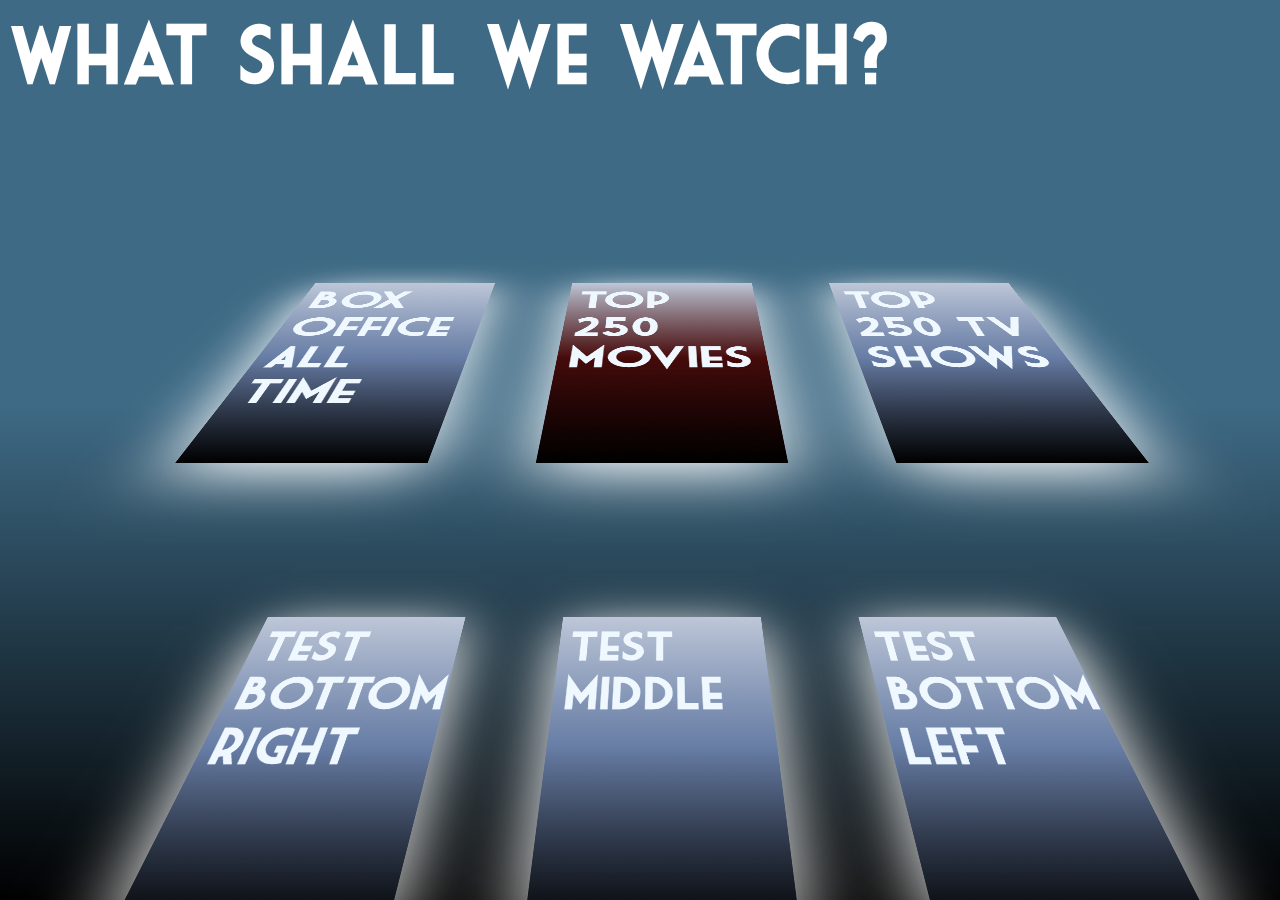
==== index.html @ 1103dbdd "SP/ deploying website for API websites to see so we can get access to their API" ====
<html lang="eng">
<head> 
<meta charset="UTF-8">
<meta http-equiv="X-UA-Compatible" content="IE=edge">
<meta name="viewport" content="width=device-width, initial-scale=1.0">
<link href="https://cdn.jsdelivr.net/npm/bootstrap@5.1.3/dist/css/bootstrap.min.css" rel="stylesheet" integrity="sha384-1BmE4kWBq78iYhFldvKuhfTAU6auU8tT94WrHftjDbrCEXSU1oBoqyl2QvZ6jIW3" crossorigin="anonymous">
<link rel="stylesheet" href="./assets/css/style.css">
<title>Movie Generator</title>
</head>


<body id="background-page">
	
	<!-- title text at the top of page -->
	<h1 id="title" class=" col-12 d-flex justify-content-center mt-5">What shall we watch?</h1>
	
	<div class="wrapper">

		<a href="./assets/index2.html" class="container" id="c0">
			<h1 id="text0">Top 250 movies</h1>			
		</a>

		<a href="./assets/index2.html" class="container" id="c1">
			<h1 id="text1">Top 250 TV shows</h1>
		</a>

		<a href="./assets/index2.html" class="container" id="c2">
			<h1 id="text2">Box Office All Time</h1>
		</a>

		<a href="./assets/index2.html" class="container" id="c3">
			<h1 id="text2">test middle</h1>
		</a>

		<a href="./assets/index2.html" class="container" id="c4">
			<h1 id="text2">test bottom right</h1>
		</a>

		<a href="./assets/index2.html" class="container" id="c5">
			<h1 id="text2">test bottom left</h1>
		</a>

		<!-- <a href="" class="container" id="c6">
			<h1 id="text2">Box Office All Time</h1>
		</a> -->

	</div>

	<!-- <div>test</div> -->
<!-- jQuery library -->
<script src="https://ajax.googleapis.com/ajax/libs/jquery/3.6.0/jquery.min.js"></script>
<!-- Latest compiled JavaScript -->
<script src="https://maxcdn.bootstrapcdn.com/bootstrap/3.4.1/js/bootstrap.min.js"></script>
</body>
</html>
---- assets/css/style.css ----
/* ------------------------------------ */

/* font(s) plug in */
@font-face {

  font-family: MarketFont;
  src: url(/assets/css/Market_Deco.ttf);



}

* {
  font-family: 'MarketFont';
}

a {
  text-decoration: none;
}

#title {
  font-size: 5rem;
  color: #ffffff;
}

/* top middle */
#c0 {
  position: absolute;
  top: 0%;
  width: 100%;
  height: 100%;
  background: linear-gradient(#bec7d8, #460b0b, #000000);
  z-index: 500;
  box-shadow: 0px 20px 100px #ffffff;
}

/* top right */
#c1 {
  background: linear-gradient(#bec7d8, #677da5, #000000);
  left: 100%;
  z-index: 500;
  box-shadow: 0px 20px 100px #ffffff;
}

/* top left */
#c2 {
  left: -100%;
  z-index: 500;
  background: linear-gradient(#bec7d8, #677da5, #000000);
  box-shadow: 0px 20px 100px #ffffff;
}

/* bottom middle */
#c3 {
  position: absolute;
  top: 78%;
  width: 110%;
  height: 100%;
  left: -5%;
  z-index: 400;
  background: linear-gradient(#bec7d8, #677da5, #000000);
  box-shadow: 0px 20px 100px #ffffff;
}

/* bottom left */
#c4 {
  position: absolute;
  top: 78%;
  width: 110%;
  height: 100%;
  left: -120%;
  z-index: 400;
  background: linear-gradient(#bec7d8, #677da5, #000000);
  box-shadow: 0px 20px 100px #ffffff;
}

/* bottom right */
#c5 {
  position: absolute;
  top: 78%;
  width: 110%;
  height: 100%;
  left: 110%;
  z-index: 400;
  background: linear-gradient(#bec7d8, #677da5, #000000);
  box-shadow: 0px 20px 100px #ffffff;
}

.container {
  position: absolute;
  top: 0%;
  width: 100%;
  height: 100%;
  transition: .5s all ease;
  transform: rotateX(60deg) scale(0.7);
  perspective: 900px;
  box-shadow: 0px 20px 50px #555;
  animation: entry 1s linear 1;
}

.container:hover {
  cursor: default;
  transform: rotate(0deg) scale(1) translateY(10px);
  transition: .5s all ease;
  z-index: 400;
  border: 0.2rem solid;
  border-color: #ffffff;
}

#background-page {
  background: linear-gradient(to bottom, #3e6a85 45%, #000000 100%)
}

#text0 {
  color: aliceblue;
  font-size: 5rem;
  margin: 1rem;
}

#text1 {
  color: aliceblue;
  font-size: 5rem;
  margin: 1rem;
}

#text2 {
  color: aliceblue;
  font-size: 5rem;
  margin: 1rem;
}

.wrapper {
  position: absolute;
  top: 12%;
  left: 40%;
  width: 300px;
  height: 500px;
  perspective: 900px;
}



@keyframes simple {
  50% {
    transform: translateX(10px);
    opacity: 0.5;
  }
  100% {
    transform: translateX(10px);
    opacity: 0;
  }
}

@keyframes simple1 {
  50% {
    transform: translateX(-10px);
    opacity: 0.5;
  }
  100% {
    transform: translateX(-10px);
    opacity: 0;
  }
}

@keyframes entry {
  0% {
    top: -20%;
    opacity: 0.1;
  }
  100% {
    top: 0%;
  }
}


/* ------------------------------------ */
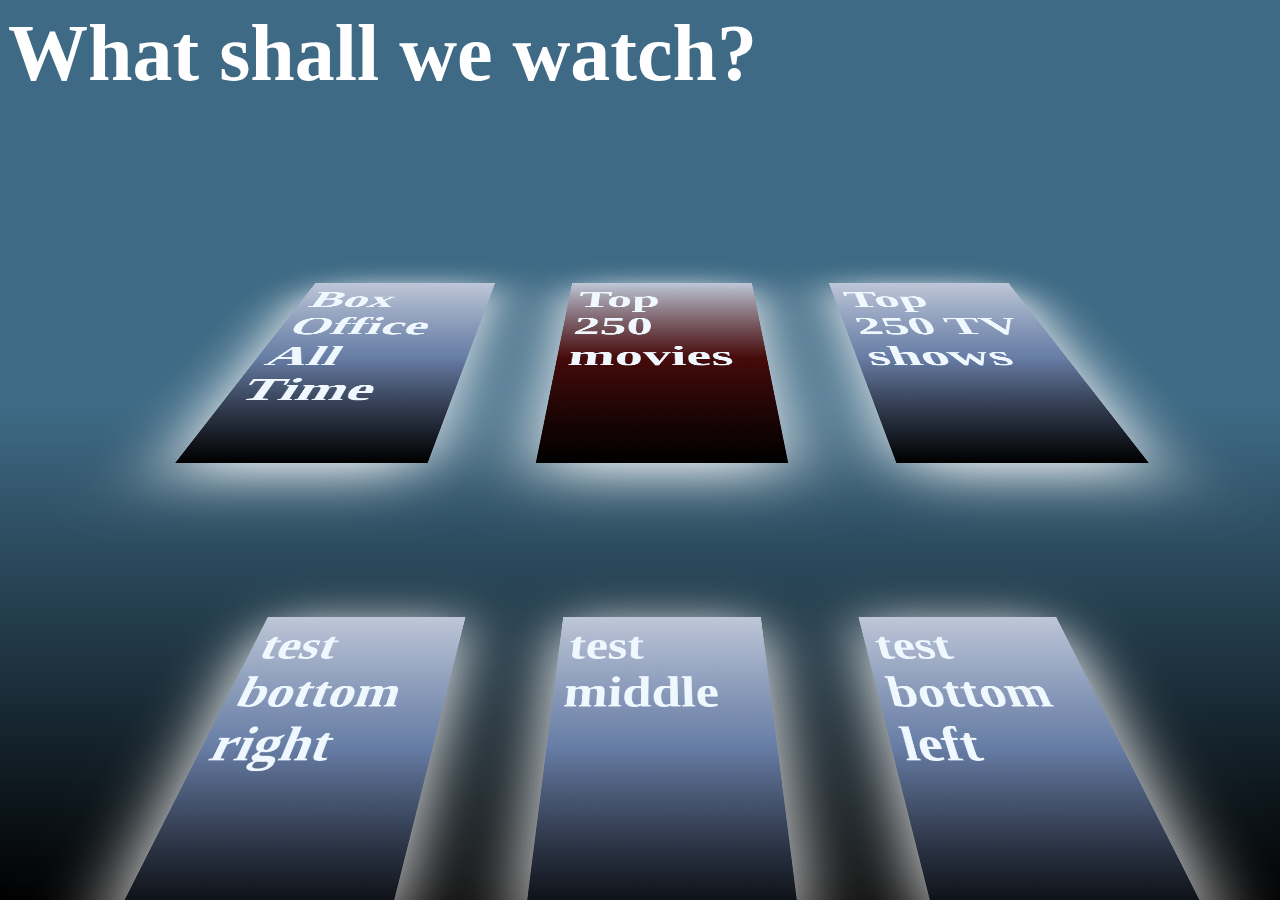
==== commit dc5cd185: "saving minor additions to the main html file" ====
--- a/index.html
+++ b/index.html
@@ -53,5 +53,6 @@
 <script src="https://ajax.googleapis.com/ajax/libs/jquery/3.6.0/jquery.min.js"></script>
 <!-- Latest compiled JavaScript -->
 <script src="https://maxcdn.bootstrapcdn.com/bootstrap/3.4.1/js/bootstrap.min.js"></script>
+<script src="./assets/js/script.js"></script>
 </body>
 </html>--- a/assets/css/style.css
+++ b/assets/css/style.css
@@ -3,17 +3,17 @@
 /* ------------------------------------ */
 
 /* font(s) plug in */
-@font-face {
+/* @font-face {
 
   font-family: MarketFont;
   src: url(/assets/css/Market_Deco.ttf);
 
 
 
-}
+} */
 
 * {
-  font-family: 'MarketFont';
+  font-family: '';
 }
 
 a {
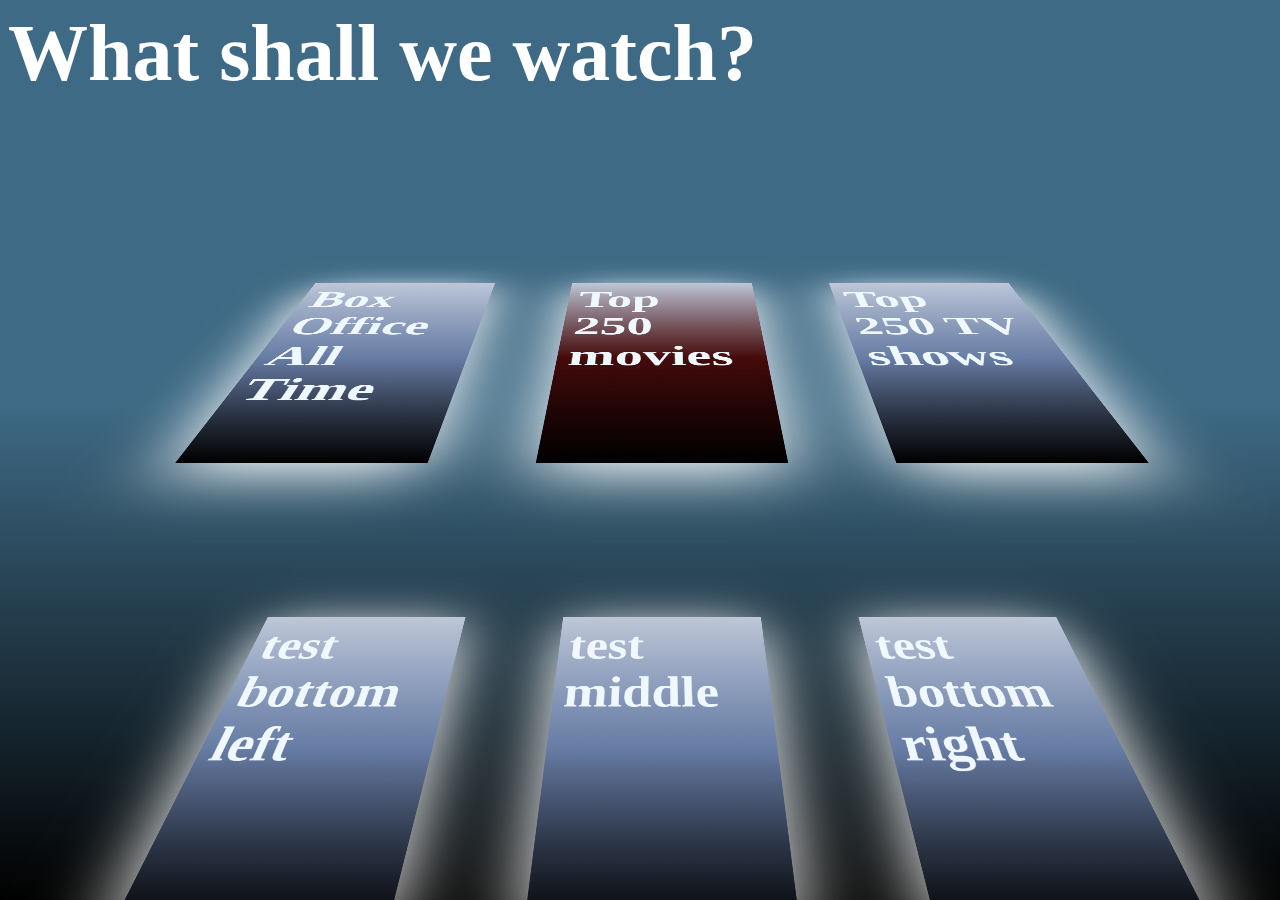
==== commit abc246d3: "SP/AskBCS" ====
--- a/index.html
+++ b/index.html
@@ -18,28 +18,28 @@
 	
 	<div class="wrapper">
 
-		<a href="./assets/index2.html" class="container" id="c0">
+		<a href="" class="container" id="c0">
 			<h1 id="text0">Top 250 movies</h1>			
 		</a>
 
-		<a href="./assets/index2.html" class="container" id="c1">
+		<a href="" class="container" id="c1">
 			<h1 id="text1">Top 250 TV shows</h1>
 		</a>
 
-		<a href="./assets/index2.html" class="container" id="c2">
+		<div href="" class="container" id="c2">
 			<h1 id="text2">Box Office All Time</h1>
+		</div>
+
+		<a href="" class="container" id="c3">
+			<h1 id="text3">test middle</h1>
 		</a>
 
-		<a href="./assets/index2.html" class="container" id="c3">
-			<h1 id="text2">test middle</h1>
+		<a href="" class="container" id="c4">
+			<h1 id="text4">test bottom left</h1>
 		</a>
 
-		<a href="./assets/index2.html" class="container" id="c4">
-			<h1 id="text2">test bottom right</h1>
-		</a>
-
-		<a href="./assets/index2.html" class="container" id="c5">
-			<h1 id="text2">test bottom left</h1>
+		<a href="" class="container" id="c5">
+			<h1 id="text5">test bottom right</h1>
 		</a>
 
 		<!-- <a href="" class="container" id="c6">
--- a/assets/css/style.css
+++ b/assets/css/style.css
@@ -113,19 +113,8 @@
   background: linear-gradient(to bottom, #3e6a85 45%, #000000 100%)
 }
 
-#text0 {
-  color: aliceblue;
-  font-size: 5rem;
-  margin: 1rem;
-}
-
-#text1 {
-  color: aliceblue;
-  font-size: 5rem;
-  margin: 1rem;
-}
-
-#text2 {
+/* card font styles */
+#text0, #text1, #text2, #text3, #text4, #text5, #text6 {
   color: aliceblue;
   font-size: 5rem;
   margin: 1rem;
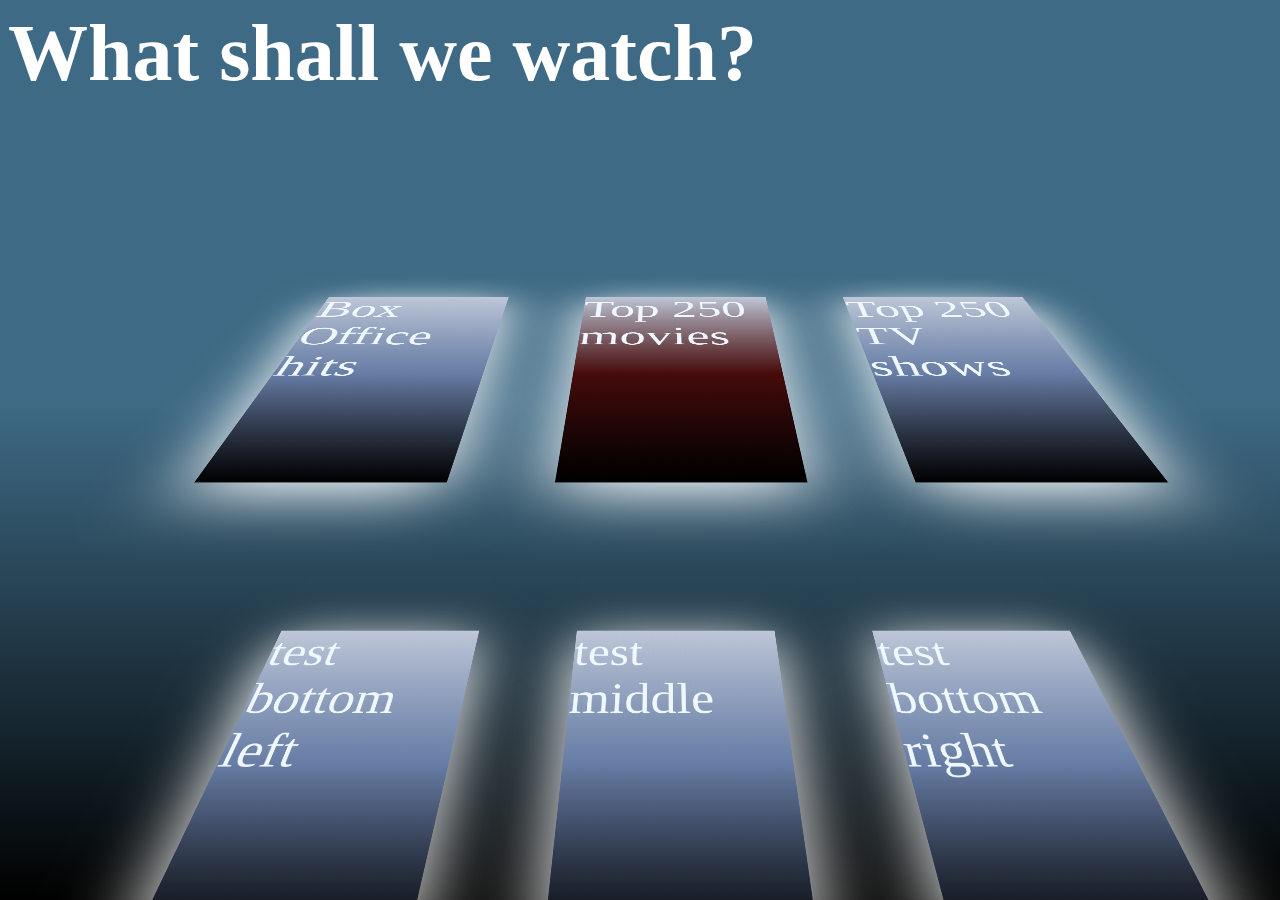
==== commit 0ee6fb20: "SP? class help save point" ====
--- a/index.html
+++ b/index.html
@@ -18,29 +18,29 @@
 	
 	<div class="wrapper">
 
-		<a href="" class="container" id="c0">
-			<h1 id="text0">Top 250 movies</h1>			
-		</a>
-
-		<a href="" class="container" id="c1">
-			<h1 id="text1">Top 250 TV shows</h1>
-		</a>
-
-		<div href="" class="container" id="c2">
-			<h1 id="text2">Box Office All Time</h1>
+		<div class="container" id="c0">
+			Top 250 movies
 		</div>
 
-		<a href="" class="container" id="c3">
-			<h1 id="text3">test middle</h1>
-		</a>
+		<div class="container" id="c1">
+			Top 250 TV shows
+		</div>
 
-		<a href="" class="container" id="c4">
-			<h1 id="text4">test bottom left</h1>
-		</a>
+		<div class="container" id="c2">
+			Box Office hits
+		</div>
 
-		<a href="" class="container" id="c5">
-			<h1 id="text5">test bottom right</h1>
-		</a>
+		<div class="container" id="c3">
+			test middle
+		</div>
+
+		<div class="container" id="c4">
+			test bottom left
+		</div>
+
+		<div class="container" id="c5">
+			test bottom right
+		</div>
 
 		<!-- <a href="" class="container" id="c6">
 			<h1 id="text2">Box Office All Time</h1>
--- a/assets/css/style.css
+++ b/assets/css/style.css
@@ -114,7 +114,7 @@
 }
 
 /* card font styles */
-#text0, #text1, #text2, #text3, #text4, #text5, #text6 {
+#c0, #c1, #c2, #c3, #c4, #c5, #c6 {
   color: aliceblue;
   font-size: 5rem;
   margin: 1rem;
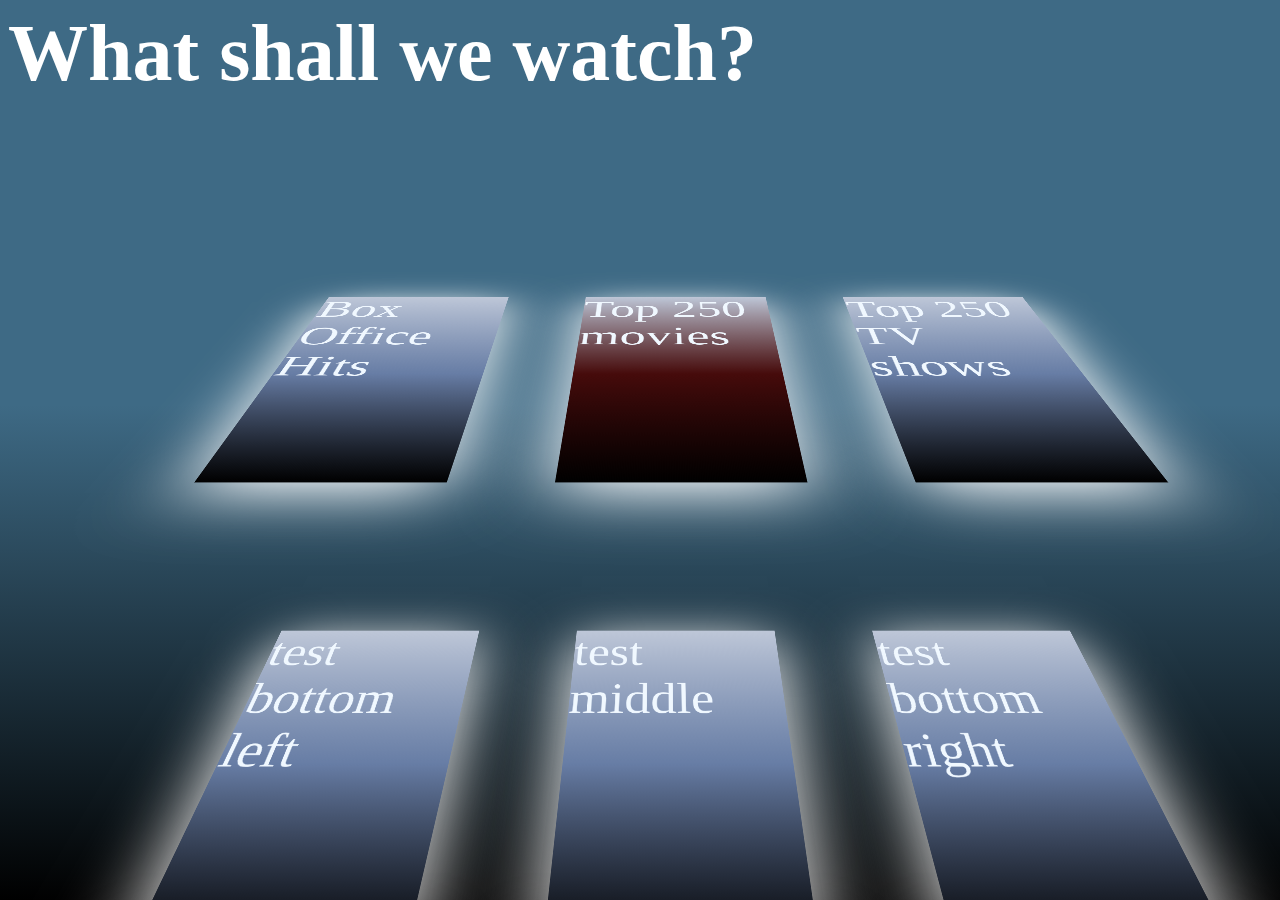
==== commit 18edde44: "SP/ TA help" ====
--- a/index.html
+++ b/index.html
@@ -27,7 +27,7 @@
 		</div>
 
 		<div class="container" id="c2">
-			Box Office hits
+			Box Office Hits
 		</div>
 
 		<div class="container" id="c3">
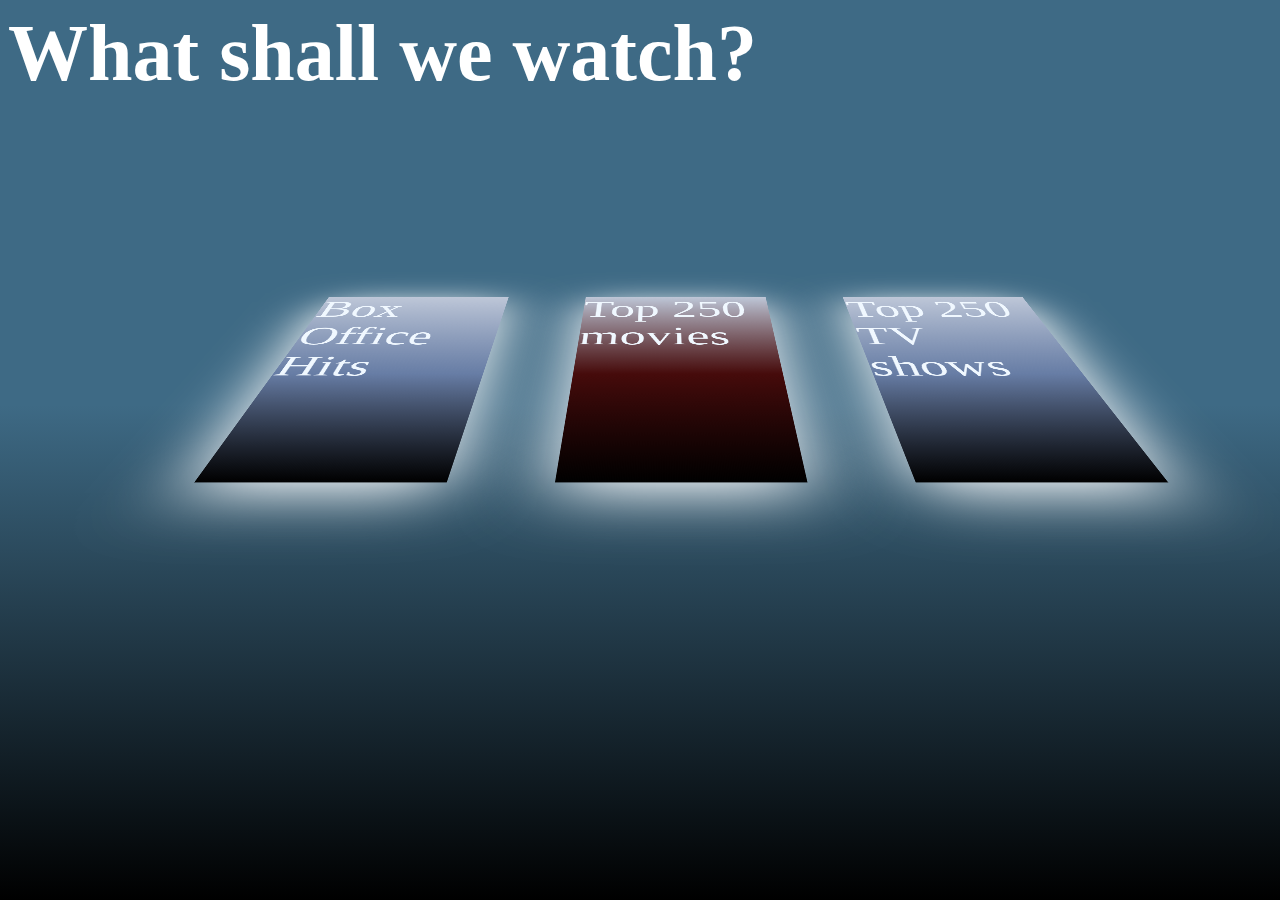
==== commit 453b2681: "removed 3 cards and updated functionality" ====
--- a/index.html
+++ b/index.html
@@ -30,17 +30,7 @@
 			Box Office Hits
 		</div>
 
-		<div class="container" id="c3">
-			test middle
-		</div>
 
-		<div class="container" id="c4">
-			test bottom left
-		</div>
-
-		<div class="container" id="c5">
-			test bottom right
-		</div>
 
 		<!-- <a href="" class="container" id="c6">
 			<h1 id="text2">Box Office All Time</h1>
